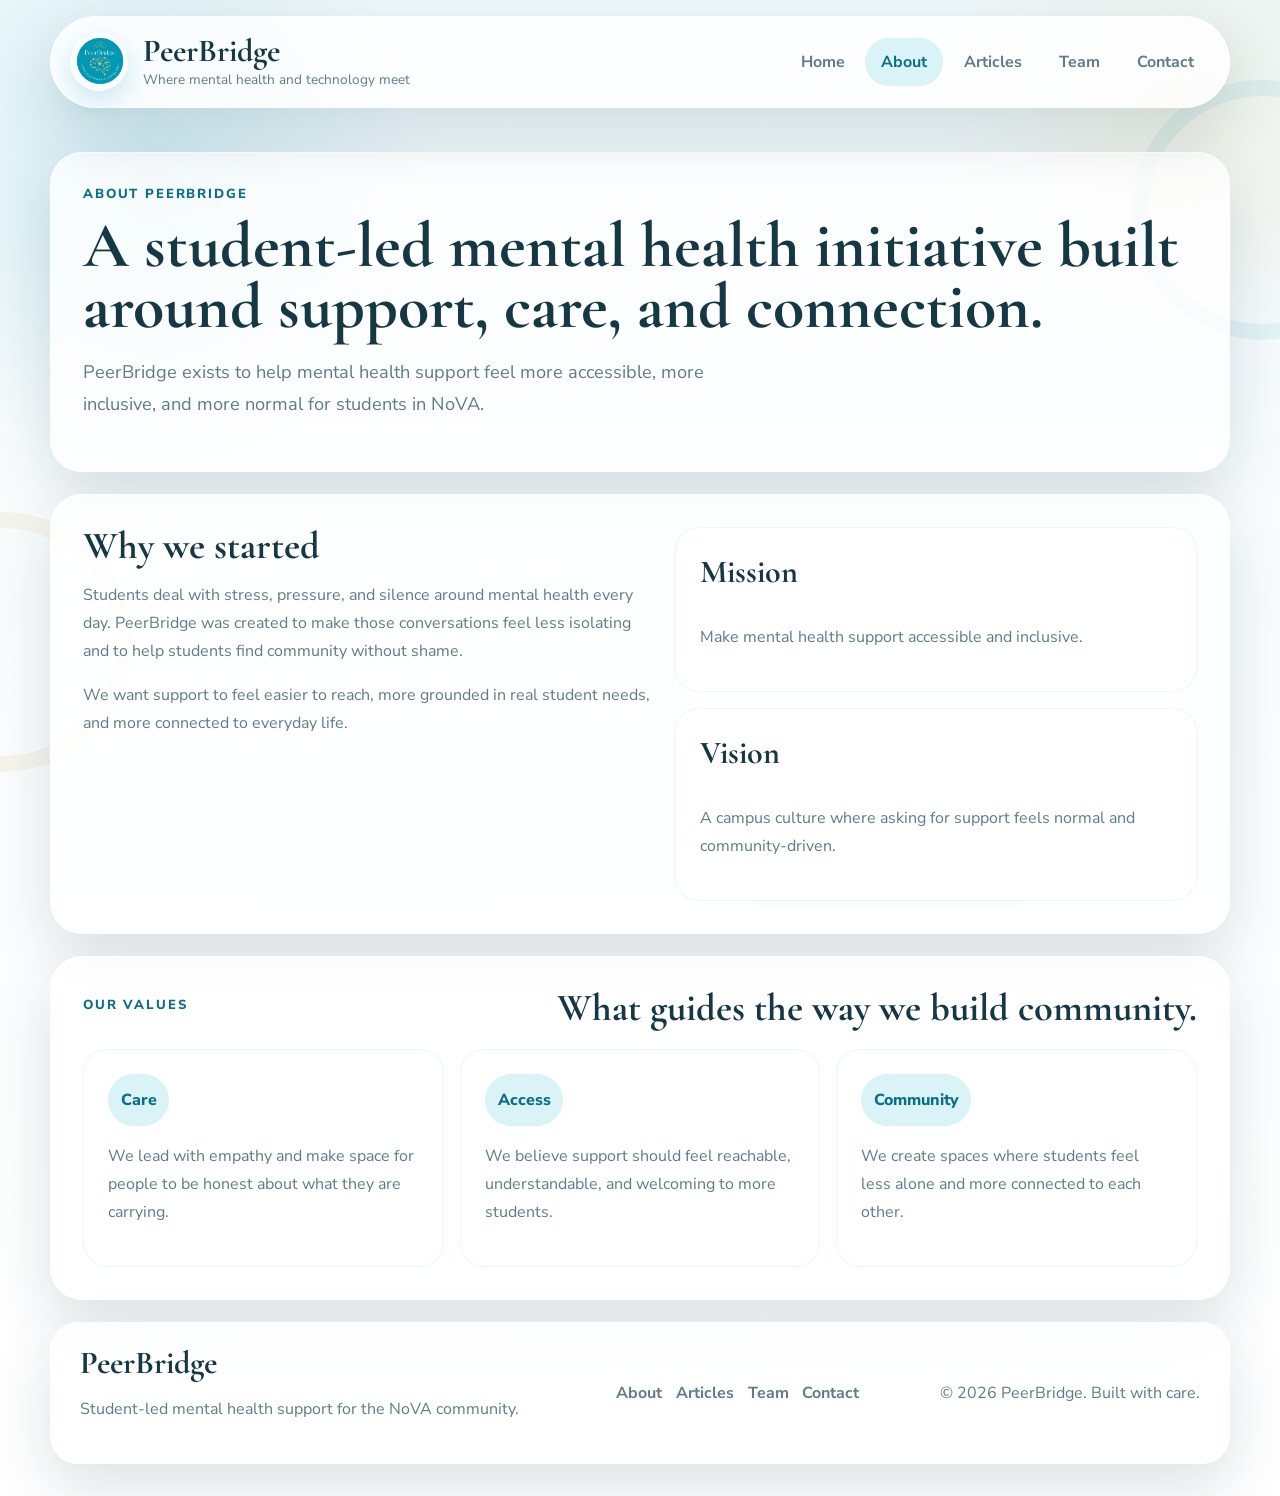
==== about.html @ 62e88b6c "Initial PeerBridge website" ====
<!doctype html>
<html lang="en">
  <head>
    <meta charset="utf-8">
    <meta name="viewport" content="width=device-width, initial-scale=1">
    <title>About | PeerBridge</title>
    <meta name="description" content="Learn about PeerBridge, a student-led mental health initiative serving NoVA students through community, conversation, and care.">
    <link rel="preconnect" href="https://fonts.googleapis.com">
    <link rel="preconnect" href="https://fonts.gstatic.com" crossorigin>
    <link href="https://fonts.googleapis.com/css2?family=Cormorant+Garamond:wght@500;600;700&family=Nunito+Sans:wght@400;600;700;800&display=swap" rel="stylesheet">
    <link rel="stylesheet" href="styles.css">
  </head>
  <body>
    <div class="site-shell">
      <header class="site-header">
        <a class="brand" href="index.html">
          <img src="assets/img/peerbridge-logo.png" alt="PeerBridge logo">
          <div>
            <span class="brand-name">PeerBridge</span>
            <span class="brand-tag">Where mental health and technology meet</span>
          </div>
        </a>
        <button class="menu-toggle" type="button" aria-expanded="false" aria-controls="site-nav">
          <span></span>
          <span></span>
          <span></span>
        </button>
        <nav id="site-nav" class="site-nav">
          <a href="index.html">Home</a>
          <a class="active" href="about.html">About</a>
          <a href="articles.html">Articles</a>
          <a href="team.html">Team</a>
          <a href="contact.html">Contact</a>
        </nav>
      </header>

      <main class="page-main">
        <section class="page-hero">
          <p class="eyebrow">About PeerBridge</p>
          <h1>A student-led mental health initiative built around support, care, and connection.</h1>
          <p class="lead">PeerBridge exists to help mental health support feel more accessible, more inclusive, and more normal for students in NoVA.</p>
        </section>

        <section class="section split-section">
          <div class="split-copy">
            <h2>Why we started</h2>
            <p>
              Students deal with stress, pressure, and silence around mental health every day. PeerBridge was created
              to make those conversations feel less isolating and to help students find community without shame.
            </p>
            <p>
              We want support to feel easier to reach, more grounded in real student needs, and more connected to everyday life.
            </p>
          </div>
          <div class="info-stack">
            <div class="stack-card">
              <h3>Mission</h3>
              <p>Make mental health support accessible and inclusive.</p>
            </div>
            <div class="stack-card">
              <h3>Vision</h3>
              <p>A campus culture where asking for support feels normal and community-driven.</p>
            </div>
          </div>
        </section>

        <section class="section">
          <div class="section-heading">
            <p class="eyebrow">Our values</p>
            <h2>What guides the way we build community.</h2>
          </div>
          <div class="card-grid three-up">
            <article class="feature-card">
              <div class="feature-icon">Care</div>
              <p>We lead with empathy and make space for people to be honest about what they are carrying.</p>
            </article>
            <article class="feature-card">
              <div class="feature-icon">Access</div>
              <p>We believe support should feel reachable, understandable, and welcoming to more students.</p>
            </article>
            <article class="feature-card">
              <div class="feature-icon">Community</div>
              <p>We create spaces where students feel less alone and more connected to each other.</p>
            </article>
          </div>
        </section>
      </main>

      <footer class="site-footer">
        <div>
          <span class="brand-name">PeerBridge</span>
          <p>Student-led mental health support for the NoVA community.</p>
        </div>
        <div class="footer-links">
          <a href="about.html">About</a>
          <a href="articles.html">Articles</a>
          <a href="team.html">Team</a>
          <a href="contact.html">Contact</a>
        </div>
        <p class="footer-note">© <span id="year"></span> PeerBridge. Built with care.</p>
      </footer>
    </div>
    <script src="script.js"></script>
  </body>
</html>
---- styles.css ----
:root {
  --bg: #f5fbfd;
  --surface: rgba(255, 255, 255, 0.78);
  --surface-strong: #ffffff;
  --text: #163845;
  --muted: #5f7c86;
  --line: rgba(22, 56, 69, 0.12);
  --primary: #1198b8;
  --primary-deep: #0c6d86;
  --primary-soft: #d9f3f7;
  --gold: #d4b14d;
  --blush: #f5edf8;
  --shadow: 0 24px 60px rgba(14, 59, 74, 0.14);
  --radius: 24px;
  --radius-sm: 16px;
  --max: 1180px;
}

*,
*::before,
*::after {
  box-sizing: border-box;
}

html {
  scroll-behavior: smooth;
}

body {
  margin: 0;
  font-family: "Nunito Sans", sans-serif;
  color: var(--text);
  background:
    radial-gradient(circle at 12% 12%, rgba(17, 152, 184, 0.14), transparent 18rem),
    radial-gradient(circle at 92% 8%, rgba(212, 177, 77, 0.12), transparent 15rem),
    linear-gradient(180deg, #eef8fb 0%, #f9fcfd 34%, #ffffff 100%);
}

body::before,
body::after {
  content: "";
  position: fixed;
  inset: auto;
  width: 260px;
  height: 260px;
  border-radius: 50%;
  border: 16px solid rgba(17, 152, 184, 0.08);
  pointer-events: none;
  z-index: -1;
}

body::before {
  top: 5rem;
  right: -7rem;
}

body::after {
  bottom: 8rem;
  left: -8rem;
  border-color: rgba(212, 177, 77, 0.1);
}

a {
  color: inherit;
  text-decoration: none;
}

img {
  max-width: 100%;
  display: block;
}

.site-shell {
  width: min(calc(100% - 2rem), var(--max));
  margin: 1rem auto 2rem;
}

.site-header,
.site-footer,
.hero,
.feature-card,
.quote-card,
.article-preview,
.article-card,
.team-card,
.contact-panel,
.contact-form,
.stack-card,
.cta-band,
.hero-card {
  backdrop-filter: blur(18px);
}

.site-header {
  position: sticky;
  top: 1rem;
  z-index: 10;
  display: flex;
  align-items: center;
  justify-content: space-between;
  gap: 1.25rem;
  padding: 1rem 1.2rem;
  margin-bottom: 1.4rem;
  background: rgba(255, 255, 255, 0.82);
  border: 1px solid rgba(255, 255, 255, 0.9);
  border-radius: 999px;
  box-shadow: var(--shadow);
}

.brand {
  display: flex;
  align-items: center;
  gap: 0.9rem;
  min-width: 0;
}

.brand img {
  width: 58px;
  height: 58px;
  border-radius: 50%;
  object-fit: cover;
  box-shadow: 0 10px 24px rgba(17, 152, 184, 0.2);
}

.brand-name {
  display: block;
  font-family: "Cormorant Garamond", serif;
  font-size: 2rem;
  font-weight: 700;
  line-height: 1;
}

.brand-tag {
  display: block;
  margin-top: 0.2rem;
  color: var(--muted);
  font-size: 0.85rem;
}

.site-nav {
  display: flex;
  align-items: center;
  gap: 0.3rem;
}

.site-nav a {
  padding: 0.8rem 1rem;
  border-radius: 999px;
  color: var(--muted);
  font-weight: 700;
  transition: 160ms ease;
}

.site-nav a:hover,
.site-nav a.active {
  background: var(--primary-soft);
  color: var(--primary-deep);
}

.menu-toggle {
  display: none;
  width: 50px;
  height: 50px;
  border: none;
  border-radius: 50%;
  background: var(--primary-soft);
  cursor: pointer;
}

.menu-toggle span {
  display: block;
  width: 20px;
  height: 2px;
  margin: 4px auto;
  background: var(--primary-deep);
  border-radius: 999px;
}

.hero,
.page-hero,
.section,
.site-footer {
  background: var(--surface);
  border: 1px solid rgba(255, 255, 255, 0.9);
  box-shadow: var(--shadow);
}

.hero {
  display: grid;
  grid-template-columns: 1.2fr 0.8fr;
  gap: 2rem;
  padding: 2.4rem;
  border-radius: 36px;
}

.hero-copy h1,
.page-hero h1,
.section-heading h2,
.split-copy h2,
.mission-card h2,
.contact-form h2,
.contact-panel h2,
.program-card h2,
.article-card h2,
.quote,
.feature-card h3,
.article-preview h3,
.team-card h2 {
  font-family: "Cormorant Garamond", serif;
}

.hero-copy h1,
.page-hero h1 {
  margin: 0;
  font-size: clamp(3rem, 5vw, 5.7rem);
  line-height: 0.95;
}

.lead {
  max-width: 42rem;
  color: var(--muted);
  font-size: 1.14rem;
  line-height: 1.8;
}

.eyebrow {
  margin: 0 0 0.8rem;
  text-transform: uppercase;
  letter-spacing: 0.14em;
  color: var(--primary-deep);
  font-size: 0.82rem;
  font-weight: 800;
}

.hero-actions,
.cta-actions {
  display: flex;
  flex-wrap: wrap;
  gap: 0.9rem;
  margin: 1.6rem 0;
}

.button {
  display: inline-flex;
  align-items: center;
  justify-content: center;
  gap: 0.5rem;
  min-height: 50px;
  padding: 0.9rem 1.4rem;
  border-radius: 999px;
  font-weight: 800;
  transition: transform 160ms ease, box-shadow 160ms ease, background 160ms ease;
}

.button:hover {
  transform: translateY(-2px);
}

.button-primary {
  background: linear-gradient(135deg, var(--primary) 0%, #49bfd4 100%);
  color: white;
  box-shadow: 0 14px 28px rgba(17, 152, 184, 0.22);
}

.button-secondary {
  background: white;
  color: var(--primary-deep);
  border: 1px solid rgba(17, 152, 184, 0.16);
}

.hero-highlights,
.detail-list,
.contact-list {
  margin: 1.2rem 0 0;
  padding: 0;
  list-style: none;
}

.hero-highlights li,
.detail-list li,
.contact-list li {
  position: relative;
  padding-left: 1.4rem;
  margin-bottom: 0.8rem;
  color: var(--muted);
}

.hero-highlights li::before,
.detail-list li::before,
.contact-list li::before {
  content: "";
  position: absolute;
  left: 0;
  top: 0.6rem;
  width: 8px;
  height: 8px;
  border-radius: 50%;
  background: var(--gold);
}

.hero-card {
  position: relative;
  display: flex;
  flex-direction: column;
  align-items: center;
  justify-content: center;
  gap: 1.5rem;
  padding: 2rem;
  overflow: hidden;
  border-radius: 28px;
  background:
    linear-gradient(180deg, rgba(17, 152, 184, 0.14), rgba(255, 255, 255, 0.75)),
    radial-gradient(circle at top left, rgba(245, 237, 248, 0.9), transparent 13rem),
    var(--surface-strong);
}

.hero-card::before,
.hero-card::after {
  content: "";
  position: absolute;
  border-radius: 999px;
  border: 14px solid rgba(17, 152, 184, 0.12);
}

.hero-card::before {
  width: 180px;
  height: 180px;
  top: -70px;
  right: -36px;
}

.hero-card::after {
  width: 120px;
  height: 120px;
  bottom: -34px;
  left: -18px;
  border-color: rgba(212, 177, 77, 0.14);
}

.hero-logo {
  width: min(280px, 100%);
}

.visual-badge {
  position: absolute;
  top: 1.4rem;
  left: 1.4rem;
  padding: 0.55rem 0.85rem;
  border-radius: 999px;
  background: white;
  color: var(--primary-deep);
  font-weight: 800;
  box-shadow: 0 10px 20px rgba(17, 152, 184, 0.12);
}

.mission-card {
  padding: 1.2rem 1.3rem;
  border-radius: 22px;
  background: rgba(255, 255, 255, 0.88);
  border: 1px solid rgba(17, 152, 184, 0.1);
}

.mission-card h2 {
  margin: 0 0 0.4rem;
  font-size: 2.1rem;
}

.mission-card p,
.feature-card p,
.quote-credit,
.article-card p,
.article-preview p,
.team-card p,
.form-note,
.footer-note,
.site-footer p,
.split-copy p,
.stack-card p,
.contact-panel p {
  color: var(--muted);
  line-height: 1.75;
}

.section,
.page-hero {
  margin-top: 1.35rem;
  padding: 2rem;
  border-radius: 32px;
}

.section-heading {
  display: flex;
  justify-content: space-between;
  gap: 1rem;
  align-items: end;
  margin-bottom: 1.4rem;
}

.section-heading h2,
.split-copy h2 {
  margin: 0;
  font-size: clamp(2.2rem, 3vw, 3.4rem);
  line-height: 1;
}

.card-grid {
  display: grid;
  gap: 1rem;
}

.three-up {
  grid-template-columns: repeat(3, minmax(0, 1fr));
}

.two-up {
  grid-template-columns: repeat(2, minmax(0, 1fr));
}

.feature-card,
.article-preview,
.article-card,
.team-card,
.contact-panel,
.contact-form,
.stack-card,
.quote-card {
  padding: 1.5rem;
  border-radius: 24px;
  background: rgba(255, 255, 255, 0.86);
  border: 1px solid rgba(17, 152, 184, 0.08);
}

.feature-icon,
.team-mark {
  display: inline-flex;
  align-items: center;
  justify-content: center;
  min-width: 52px;
  min-height: 52px;
  padding: 0.4rem 0.8rem;
  border-radius: 999px;
  background: var(--primary-soft);
  color: var(--primary-deep);
  font-weight: 800;
}

.feature-card h3,
.article-preview h3 {
  margin: 1rem 0 0.5rem;
  font-size: 2rem;
}

.split-section {
  display: grid;
  grid-template-columns: 1.05fr 0.95fr;
  gap: 1rem;
  align-items: stretch;
}

.quote-card {
  display: flex;
  flex-direction: column;
  justify-content: center;
  background:
    radial-gradient(circle at top right, rgba(17, 152, 184, 0.12), transparent 12rem),
    linear-gradient(180deg, rgba(255, 255, 255, 0.9), rgba(245, 237, 248, 0.7));
}

.quote {
  margin: 0;
  font-size: clamp(2rem, 3vw, 3.2rem);
  line-height: 1.05;
}

.quote-credit {
  margin-top: 1rem;
  font-weight: 800;
}

.text-link {
  display: inline-flex;
  margin-top: 1rem;
  color: var(--primary-deep);
  font-weight: 800;
}

.pill {
  display: inline-flex;
  padding: 0.45rem 0.75rem;
  border-radius: 999px;
  background: var(--primary-soft);
  color: var(--primary-deep);
  font-size: 0.82rem;
  font-weight: 800;
}

.cta-band {
  display: flex;
  align-items: center;
  justify-content: space-between;
  gap: 1rem;
  background:
    linear-gradient(135deg, rgba(17, 152, 184, 0.12), rgba(255, 255, 255, 0.92)),
    white;
}

.cta-band h2 {
  margin: 0;
  font-family: "Cormorant Garamond", serif;
  font-size: clamp(2rem, 3vw, 3rem);
}

.site-footer {
  display: grid;
  grid-template-columns: 1.1fr 0.9fr auto;
  gap: 1rem;
  align-items: center;
  padding: 1.5rem 1.8rem;
  margin-top: 1.35rem;
  border-radius: 28px;
}

.footer-links {
  display: flex;
  flex-wrap: wrap;
  gap: 0.85rem;
  justify-content: center;
}

.footer-links a {
  color: var(--muted);
  font-weight: 700;
}

.page-main {
  display: grid;
  gap: 0;
}

.info-stack {
  display: grid;
  gap: 1rem;
}

.stack-card h3,
.program-card h2,
.contact-form h2,
.contact-panel h2 {
  margin-top: 0;
  font-family: "Cormorant Garamond", serif;
  font-size: 2rem;
}

.team-grid {
  display: grid;
  grid-template-columns: repeat(2, minmax(0, 1fr));
  gap: 1rem;
}

.team-card h2 {
  margin: 1rem 0 0.3rem;
  font-size: 2.1rem;
}

.team-role {
  margin: 0 0 0.8rem;
  color: var(--primary-deep);
  font-weight: 800;
}

.team-fact {
  margin-top: 1rem;
  padding-top: 1rem;
  border-top: 1px solid var(--line);
  font-weight: 700;
}

.contact-layout {
  display: grid;
  grid-template-columns: 0.95fr 1.05fr;
  gap: 1rem;
}

.contact-form {
  display: grid;
  gap: 1rem;
}

.contact-form label {
  display: grid;
  gap: 0.45rem;
  font-weight: 700;
}

.contact-form input,
.contact-form textarea {
  width: 100%;
  padding: 0.9rem 1rem;
  border: 1px solid rgba(17, 152, 184, 0.18);
  border-radius: 16px;
  font: inherit;
  color: var(--text);
  background: white;
}

.contact-form textarea {
  resize: vertical;
}

.form-success {
  margin: 0;
  padding: 0.95rem 1rem;
  border-radius: 16px;
  background: #ecf9ef;
  color: #1e6d33;
  font-weight: 700;
}

@media (max-width: 980px) {
  .hero,
  .split-section,
  .contact-layout,
  .site-footer {
    grid-template-columns: 1fr;
  }

  .three-up,
  .two-up,
  .team-grid {
    grid-template-columns: 1fr;
  }

  .site-footer {
    text-align: center;
  }
}

@media (max-width: 780px) {
  .site-shell {
    width: min(calc(100% - 1rem), var(--max));
  }

  .site-header {
    border-radius: 30px;
    align-items: flex-start;
    flex-wrap: wrap;
  }

  .menu-toggle {
    display: inline-block;
  }

  .site-nav {
    display: none;
    width: 100%;
    flex-direction: column;
    align-items: stretch;
    padding-top: 0.8rem;
  }

  .site-nav.open {
    display: flex;
  }

  .site-nav a {
    padding: 0.9rem 1rem;
  }

  .hero,
  .section,
  .page-hero,
  .site-footer {
    padding: 1.4rem;
    border-radius: 26px;
  }

  .brand-name {
    font-size: 1.7rem;
  }

  .hero-copy h1,
  .page-hero h1 {
    font-size: clamp(2.4rem, 12vw, 4rem);
  }

  .section-heading {
    align-items: start;
    flex-direction: column;
  }

  .cta-band {
    flex-direction: column;
    align-items: start;
  }
}
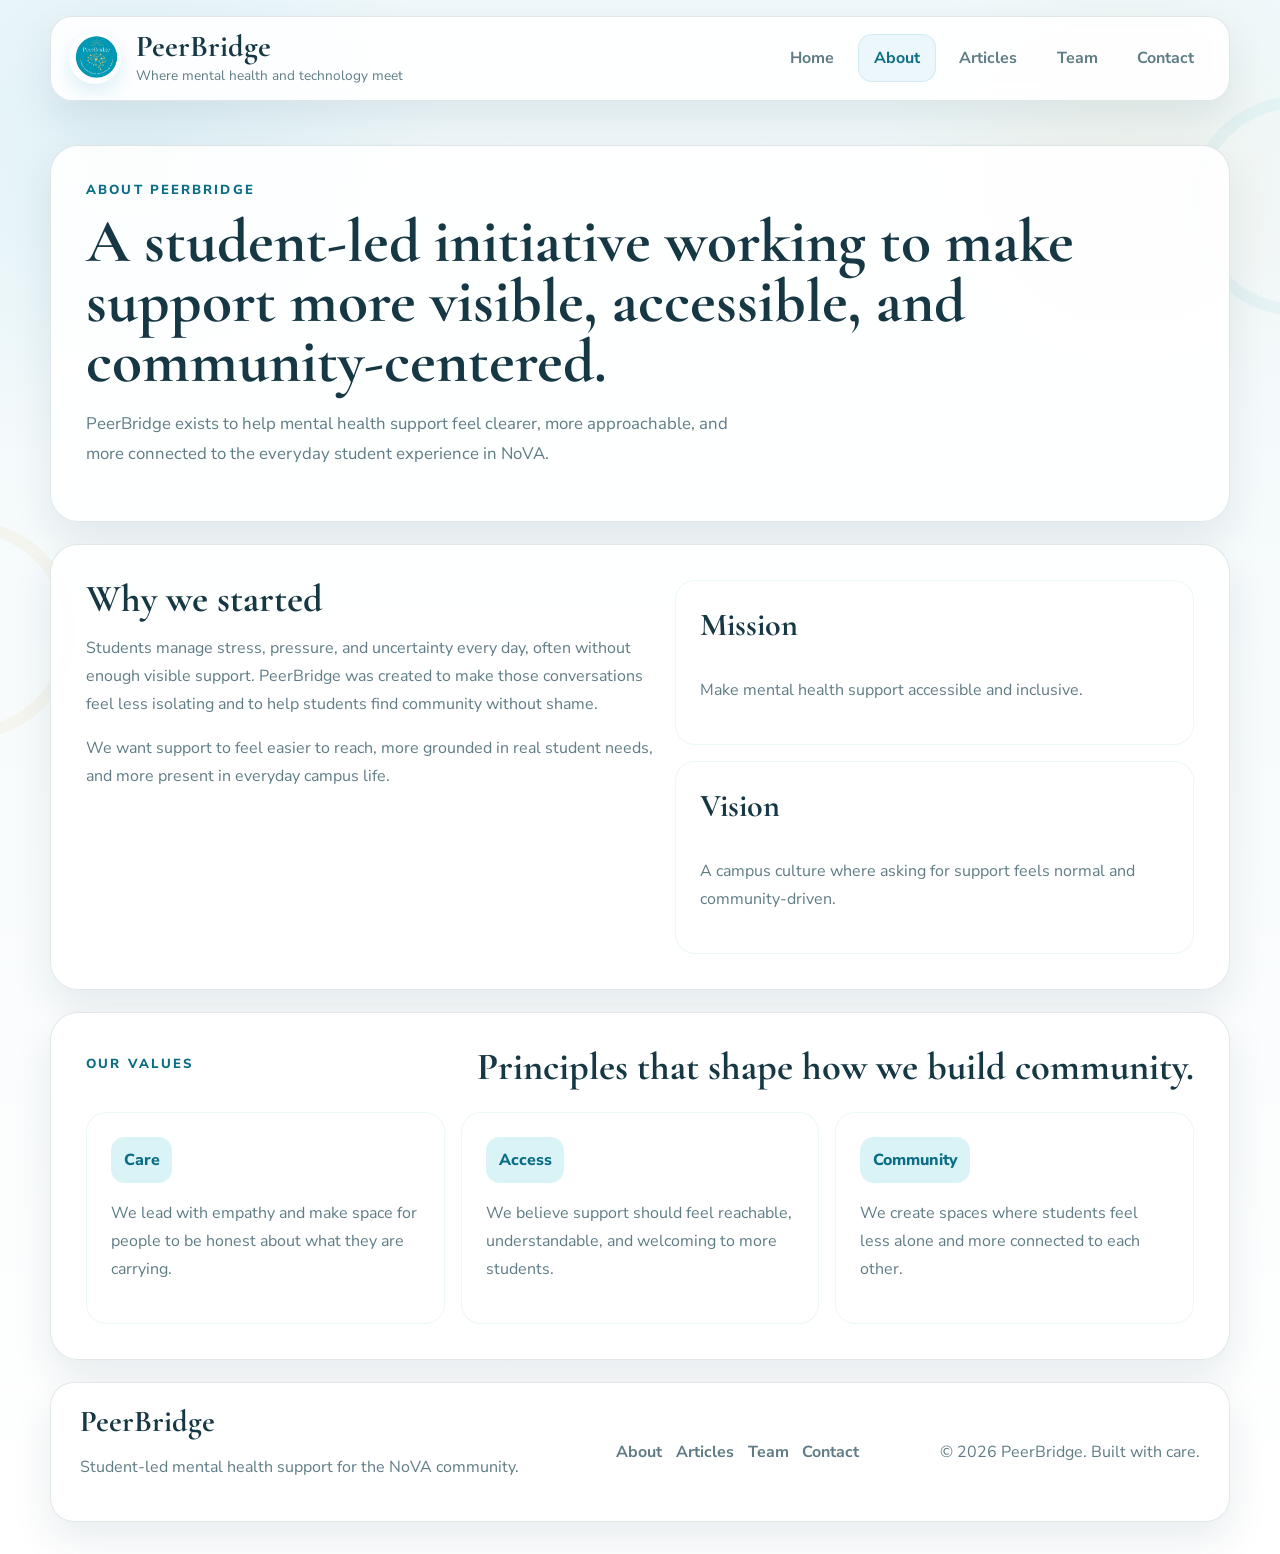
==== commit 3c10be8e: "Refine site visual direction" ====
--- a/about.html
+++ b/about.html
@@ -37,19 +37,19 @@
       <main class="page-main">
         <section class="page-hero">
           <p class="eyebrow">About PeerBridge</p>
-          <h1>A student-led mental health initiative built around support, care, and connection.</h1>
-          <p class="lead">PeerBridge exists to help mental health support feel more accessible, more inclusive, and more normal for students in NoVA.</p>
+          <h1>A student-led initiative working to make support more visible, accessible, and community-centered.</h1>
+          <p class="lead">PeerBridge exists to help mental health support feel clearer, more approachable, and more connected to the everyday student experience in NoVA.</p>
         </section>
 
         <section class="section split-section">
           <div class="split-copy">
             <h2>Why we started</h2>
             <p>
-              Students deal with stress, pressure, and silence around mental health every day. PeerBridge was created
-              to make those conversations feel less isolating and to help students find community without shame.
+              Students manage stress, pressure, and uncertainty every day, often without enough visible support.
+              PeerBridge was created to make those conversations feel less isolating and to help students find community without shame.
             </p>
             <p>
-              We want support to feel easier to reach, more grounded in real student needs, and more connected to everyday life.
+              We want support to feel easier to reach, more grounded in real student needs, and more present in everyday campus life.
             </p>
           </div>
           <div class="info-stack">
@@ -67,7 +67,7 @@
         <section class="section">
           <div class="section-heading">
             <p class="eyebrow">Our values</p>
-            <h2>What guides the way we build community.</h2>
+            <h2>Principles that shape how we build community.</h2>
           </div>
           <div class="card-grid three-up">
             <article class="feature-card">
--- a/styles.css
+++ b/styles.css
@@ -1,6 +1,6 @@
 :root {
   --bg: #f5fbfd;
-  --surface: rgba(255, 255, 255, 0.78);
+  --surface: rgba(255, 255, 255, 0.9);
   --surface-strong: #ffffff;
   --text: #163845;
   --muted: #5f7c86;
@@ -10,9 +10,9 @@
   --primary-soft: #d9f3f7;
   --gold: #d4b14d;
   --blush: #f5edf8;
-  --shadow: 0 24px 60px rgba(14, 59, 74, 0.14);
-  --radius: 24px;
-  --radius-sm: 16px;
+  --shadow: 0 18px 40px rgba(14, 59, 74, 0.09);
+  --radius: 20px;
+  --radius-sm: 14px;
   --max: 1180px;
 }
 
@@ -31,9 +31,9 @@
   font-family: "Nunito Sans", sans-serif;
   color: var(--text);
   background:
-    radial-gradient(circle at 12% 12%, rgba(17, 152, 184, 0.14), transparent 18rem),
-    radial-gradient(circle at 92% 8%, rgba(212, 177, 77, 0.12), transparent 15rem),
-    linear-gradient(180deg, #eef8fb 0%, #f9fcfd 34%, #ffffff 100%);
+    radial-gradient(circle at 10% 10%, rgba(17, 152, 184, 0.08), transparent 20rem),
+    radial-gradient(circle at 88% 12%, rgba(212, 177, 77, 0.08), transparent 16rem),
+    linear-gradient(180deg, #eff8fb 0%, #f7fbfc 42%, #ffffff 100%);
 }
 
 body::before,
@@ -41,23 +41,23 @@
   content: "";
   position: fixed;
   inset: auto;
-  width: 260px;
-  height: 260px;
+  width: 220px;
+  height: 220px;
   border-radius: 50%;
-  border: 16px solid rgba(17, 152, 184, 0.08);
+  border: 12px solid rgba(17, 152, 184, 0.05);
   pointer-events: none;
   z-index: -1;
 }
 
 body::before {
-  top: 5rem;
-  right: -7rem;
+  top: 6rem;
+  right: -8rem;
 }
 
 body::after {
-  bottom: 8rem;
-  left: -8rem;
-  border-color: rgba(212, 177, 77, 0.1);
+  bottom: 10rem;
+  left: -9rem;
+  border-color: rgba(212, 177, 77, 0.08);
 }
 
 a {
@@ -88,7 +88,7 @@
 .stack-card,
 .cta-band,
 .hero-card {
-  backdrop-filter: blur(18px);
+  backdrop-filter: blur(10px);
 }
 
 .site-header {
@@ -99,11 +99,11 @@
   align-items: center;
   justify-content: space-between;
   gap: 1.25rem;
-  padding: 1rem 1.2rem;
+  padding: 0.95rem 1.15rem;
   margin-bottom: 1.4rem;
-  background: rgba(255, 255, 255, 0.82);
-  border: 1px solid rgba(255, 255, 255, 0.9);
-  border-radius: 999px;
+  background: rgba(255, 255, 255, 0.9);
+  border: 1px solid var(--line);
+  border-radius: 22px;
   box-shadow: var(--shadow);
 }
 
@@ -115,17 +115,17 @@
 }
 
 .brand img {
-  width: 58px;
-  height: 58px;
+  width: 52px;
+  height: 52px;
   border-radius: 50%;
   object-fit: cover;
-  box-shadow: 0 10px 24px rgba(17, 152, 184, 0.2);
+  box-shadow: 0 8px 18px rgba(17, 152, 184, 0.14);
 }
 
 .brand-name {
   display: block;
   font-family: "Cormorant Garamond", serif;
-  font-size: 2rem;
+  font-size: 1.9rem;
   font-weight: 700;
   line-height: 1;
 }
@@ -140,12 +140,13 @@
 .site-nav {
   display: flex;
   align-items: center;
-  gap: 0.3rem;
+  gap: 0.45rem;
 }
 
 .site-nav a {
-  padding: 0.8rem 1rem;
-  border-radius: 999px;
+  padding: 0.75rem 0.95rem;
+  border: 1px solid transparent;
+  border-radius: 14px;
   color: var(--muted);
   font-weight: 700;
   transition: 160ms ease;
@@ -153,7 +154,8 @@
 
 .site-nav a:hover,
 .site-nav a.active {
-  background: var(--primary-soft);
+  background: rgba(17, 152, 184, 0.08);
+  border-color: rgba(17, 152, 184, 0.12);
   color: var(--primary-deep);
 }
 
@@ -162,7 +164,7 @@
   width: 50px;
   height: 50px;
   border: none;
-  border-radius: 50%;
+  border-radius: 14px;
   background: var(--primary-soft);
   cursor: pointer;
 }
@@ -181,16 +183,16 @@
 .section,
 .site-footer {
   background: var(--surface);
-  border: 1px solid rgba(255, 255, 255, 0.9);
+  border: 1px solid var(--line);
   box-shadow: var(--shadow);
 }
 
 .hero {
   display: grid;
-  grid-template-columns: 1.2fr 0.8fr;
-  gap: 2rem;
-  padding: 2.4rem;
-  border-radius: 36px;
+  grid-template-columns: 1.15fr 0.85fr;
+  gap: 2.4rem;
+  padding: 3rem 2.8rem;
+  border-radius: 30px;
 }
 
 .hero-copy h1,
@@ -212,21 +214,21 @@
 .hero-copy h1,
 .page-hero h1 {
   margin: 0;
-  font-size: clamp(3rem, 5vw, 5.7rem);
-  line-height: 0.95;
+  font-size: clamp(2.9rem, 4.8vw, 5.2rem);
+  line-height: 0.98;
 }
 
 .lead {
   max-width: 42rem;
   color: var(--muted);
-  font-size: 1.14rem;
-  line-height: 1.8;
+  font-size: 1.05rem;
+  line-height: 1.78;
 }
 
 .eyebrow {
   margin: 0 0 0.8rem;
   text-transform: uppercase;
-  letter-spacing: 0.14em;
+  letter-spacing: 0.16em;
   color: var(--primary-deep);
   font-size: 0.82rem;
   font-weight: 800;
@@ -245,25 +247,25 @@
   align-items: center;
   justify-content: center;
   gap: 0.5rem;
-  min-height: 50px;
-  padding: 0.9rem 1.4rem;
-  border-radius: 999px;
+  min-height: 48px;
+  padding: 0.9rem 1.35rem;
+  border-radius: 14px;
   font-weight: 800;
   transition: transform 160ms ease, box-shadow 160ms ease, background 160ms ease;
 }
 
 .button:hover {
-  transform: translateY(-2px);
+  transform: translateY(-1px);
 }
 
 .button-primary {
-  background: linear-gradient(135deg, var(--primary) 0%, #49bfd4 100%);
+  background: linear-gradient(135deg, #1198b8 0%, #2ea8c3 100%);
   color: white;
-  box-shadow: 0 14px 28px rgba(17, 152, 184, 0.22);
+  box-shadow: 0 10px 22px rgba(17, 152, 184, 0.18);
 }
 
 .button-secondary {
-  background: white;
+  background: rgba(255, 255, 255, 0.92);
   color: var(--primary-deep);
   border: 1px solid rgba(17, 152, 184, 0.16);
 }
@@ -280,8 +282,8 @@
 .detail-list li,
 .contact-list li {
   position: relative;
-  padding-left: 1.4rem;
-  margin-bottom: 0.8rem;
+  padding-left: 1.15rem;
+  margin-bottom: 0.75rem;
   color: var(--muted);
 }
 
@@ -292,9 +294,9 @@
   position: absolute;
   left: 0;
   top: 0.6rem;
-  width: 8px;
-  height: 8px;
-  border-radius: 50%;
+  width: 7px;
+  height: 7px;
+  border-radius: 999px;
   background: var(--gold);
 }
 
@@ -302,16 +304,17 @@
   position: relative;
   display: flex;
   flex-direction: column;
-  align-items: center;
+  align-items: stretch;
   justify-content: center;
-  gap: 1.5rem;
+  gap: 1rem;
   padding: 2rem;
   overflow: hidden;
-  border-radius: 28px;
+  border-radius: 24px;
   background:
-    linear-gradient(180deg, rgba(17, 152, 184, 0.14), rgba(255, 255, 255, 0.75)),
-    radial-gradient(circle at top left, rgba(245, 237, 248, 0.9), transparent 13rem),
+    linear-gradient(180deg, rgba(17, 152, 184, 0.08), rgba(255, 255, 255, 0.92)),
+    radial-gradient(circle at top left, rgba(245, 237, 248, 0.45), transparent 12rem),
     var(--surface-strong);
+  border: 1px solid rgba(17, 152, 184, 0.08);
 }
 
 .hero-card::before,
@@ -319,50 +322,98 @@
   content: "";
   position: absolute;
   border-radius: 999px;
-  border: 14px solid rgba(17, 152, 184, 0.12);
+  border: 12px solid rgba(17, 152, 184, 0.08);
 }
 
 .hero-card::before {
-  width: 180px;
-  height: 180px;
-  top: -70px;
-  right: -36px;
+  width: 150px;
+  height: 150px;
+  top: -58px;
+  right: -34px;
 }
 
 .hero-card::after {
-  width: 120px;
-  height: 120px;
-  bottom: -34px;
+  width: 100px;
+  height: 100px;
+  bottom: -26px;
   left: -18px;
-  border-color: rgba(212, 177, 77, 0.14);
+  border-color: rgba(212, 177, 77, 0.1);
 }
 
 .hero-logo {
-  width: min(280px, 100%);
+  width: min(170px, 100%);
+  margin-top: 0.4rem;
+  align-self: center;
 }
 
 .visual-badge {
-  position: absolute;
-  top: 1.4rem;
-  left: 1.4rem;
-  padding: 0.55rem 0.85rem;
-  border-radius: 999px;
-  background: white;
-  color: var(--primary-deep);
-  font-weight: 800;
-  box-shadow: 0 10px 20px rgba(17, 152, 184, 0.12);
+  align-self: flex-start;
+  padding: 0.5rem 0.8rem;
+  border-radius: 12px;
+  background: rgba(255, 255, 255, 0.95);
+  color: var(--primary-deep);
+  font-weight: 800;
+  box-shadow: 0 8px 20px rgba(17, 152, 184, 0.08);
 }
 
 .mission-card {
   padding: 1.2rem 1.3rem;
-  border-radius: 22px;
-  background: rgba(255, 255, 255, 0.88);
+  border-radius: 18px;
+  background: rgba(255, 255, 255, 0.94);
   border: 1px solid rgba(17, 152, 184, 0.1);
 }
 
 .mission-card h2 {
   margin: 0 0 0.4rem;
-  font-size: 2.1rem;
+  font-size: 1.85rem;
+}
+
+.hero-stat-grid {
+  display: grid;
+  grid-template-columns: repeat(3, minmax(0, 1fr));
+  gap: 0.75rem;
+}
+
+.stat-card {
+  padding: 0.9rem 1rem;
+  border-radius: 16px;
+  background: rgba(255, 255, 255, 0.94);
+  border: 1px solid rgba(17, 152, 184, 0.1);
+}
+
+.stat-card strong {
+  display: block;
+  font-size: 1rem;
+  line-height: 1.35;
+}
+
+.stat-label,
+.focus-label {
+  display: block;
+  margin-bottom: 0.3rem;
+  color: var(--primary-deep);
+  font-size: 0.76rem;
+  font-weight: 800;
+  letter-spacing: 0.08em;
+  text-transform: uppercase;
+}
+
+.focus-list {
+  display: grid;
+  gap: 0.75rem;
+}
+
+.focus-item {
+  padding: 0.95rem 1rem;
+  border-radius: 16px;
+  border: 1px solid rgba(17, 152, 184, 0.09);
+  background: rgba(255, 255, 255, 0.8);
+}
+
+.focus-item p {
+  margin: 0;
+  color: var(--muted);
+  line-height: 1.65;
 }
 
 .mission-card p,
@@ -384,8 +435,8 @@
 .section,
 .page-hero {
   margin-top: 1.35rem;
-  padding: 2rem;
-  border-radius: 32px;
+  padding: 2.2rem;
+  border-radius: 28px;
 }
 
 .section-heading {
@@ -393,7 +444,7 @@
   justify-content: space-between;
   gap: 1rem;
   align-items: end;
-  margin-bottom: 1.4rem;
+  margin-bottom: 1.6rem;
 }
 
 .section-heading h2,
@@ -425,8 +476,8 @@
 .stack-card,
 .quote-card {
   padding: 1.5rem;
-  border-radius: 24px;
-  background: rgba(255, 255, 255, 0.86);
+  border-radius: 20px;
+  background: rgba(255, 255, 255, 0.94);
   border: 1px solid rgba(17, 152, 184, 0.08);
 }
 
@@ -435,10 +486,10 @@
   display: inline-flex;
   align-items: center;
   justify-content: center;
-  min-width: 52px;
-  min-height: 52px;
+  min-width: 46px;
+  min-height: 46px;
   padding: 0.4rem 0.8rem;
-  border-radius: 999px;
+  border-radius: 14px;
   background: var(--primary-soft);
   color: var(--primary-deep);
   font-weight: 800;
@@ -447,7 +498,7 @@
 .feature-card h3,
 .article-preview h3 {
   margin: 1rem 0 0.5rem;
-  font-size: 2rem;
+  font-size: 1.75rem;
 }
 
 .split-section {
@@ -462,14 +513,14 @@
   flex-direction: column;
   justify-content: center;
   background:
-    radial-gradient(circle at top right, rgba(17, 152, 184, 0.12), transparent 12rem),
-    linear-gradient(180deg, rgba(255, 255, 255, 0.9), rgba(245, 237, 248, 0.7));
+    radial-gradient(circle at top right, rgba(17, 152, 184, 0.08), transparent 12rem),
+    linear-gradient(180deg, rgba(255, 255, 255, 0.96), rgba(245, 237, 248, 0.42));
 }
 
 .quote {
   margin: 0;
-  font-size: clamp(2rem, 3vw, 3.2rem);
-  line-height: 1.05;
+  font-size: clamp(1.9rem, 2.8vw, 2.8rem);
+  line-height: 1.08;
 }
 
 .quote-credit {
@@ -487,7 +538,7 @@
 .pill {
   display: inline-flex;
   padding: 0.45rem 0.75rem;
-  border-radius: 999px;
+  border-radius: 10px;
   background: var(--primary-soft);
   color: var(--primary-deep);
   font-size: 0.82rem;
@@ -500,7 +551,7 @@
   justify-content: space-between;
   gap: 1rem;
   background:
-    linear-gradient(135deg, rgba(17, 152, 184, 0.12), rgba(255, 255, 255, 0.92)),
+    linear-gradient(135deg, rgba(17, 152, 184, 0.08), rgba(255, 255, 255, 0.96)),
     white;
 }
 
@@ -517,7 +568,7 @@
   align-items: center;
   padding: 1.5rem 1.8rem;
   margin-top: 1.35rem;
-  border-radius: 28px;
+  border-radius: 24px;
 }
 
 .footer-links {
@@ -559,7 +610,7 @@
 
 .team-card h2 {
   margin: 1rem 0 0.3rem;
-  font-size: 2.1rem;
+  font-size: 1.9rem;
 }
 
 .team-role {
@@ -597,10 +648,17 @@
   width: 100%;
   padding: 0.9rem 1rem;
   border: 1px solid rgba(17, 152, 184, 0.18);
-  border-radius: 16px;
+  border-radius: 12px;
   font: inherit;
   color: var(--text);
   background: white;
+}
+
+.contact-form input:focus,
+.contact-form textarea:focus {
+  outline: none;
+  border-color: rgba(17, 152, 184, 0.42);
+  box-shadow: 0 0 0 4px rgba(17, 152, 184, 0.1);
 }
 
 .contact-form textarea {
@@ -630,6 +688,10 @@
     grid-template-columns: 1fr;
   }
 
+  .hero-stat-grid {
+    grid-template-columns: 1fr;
+  }
+
   .site-footer {
     text-align: center;
   }
@@ -641,7 +703,7 @@
   }
 
   .site-header {
-    border-radius: 30px;
+    border-radius: 22px;
     align-items: flex-start;
     flex-wrap: wrap;
   }
@@ -671,7 +733,7 @@
   .page-hero,
   .site-footer {
     padding: 1.4rem;
-    border-radius: 26px;
+    border-radius: 22px;
   }
 
   .brand-name {
